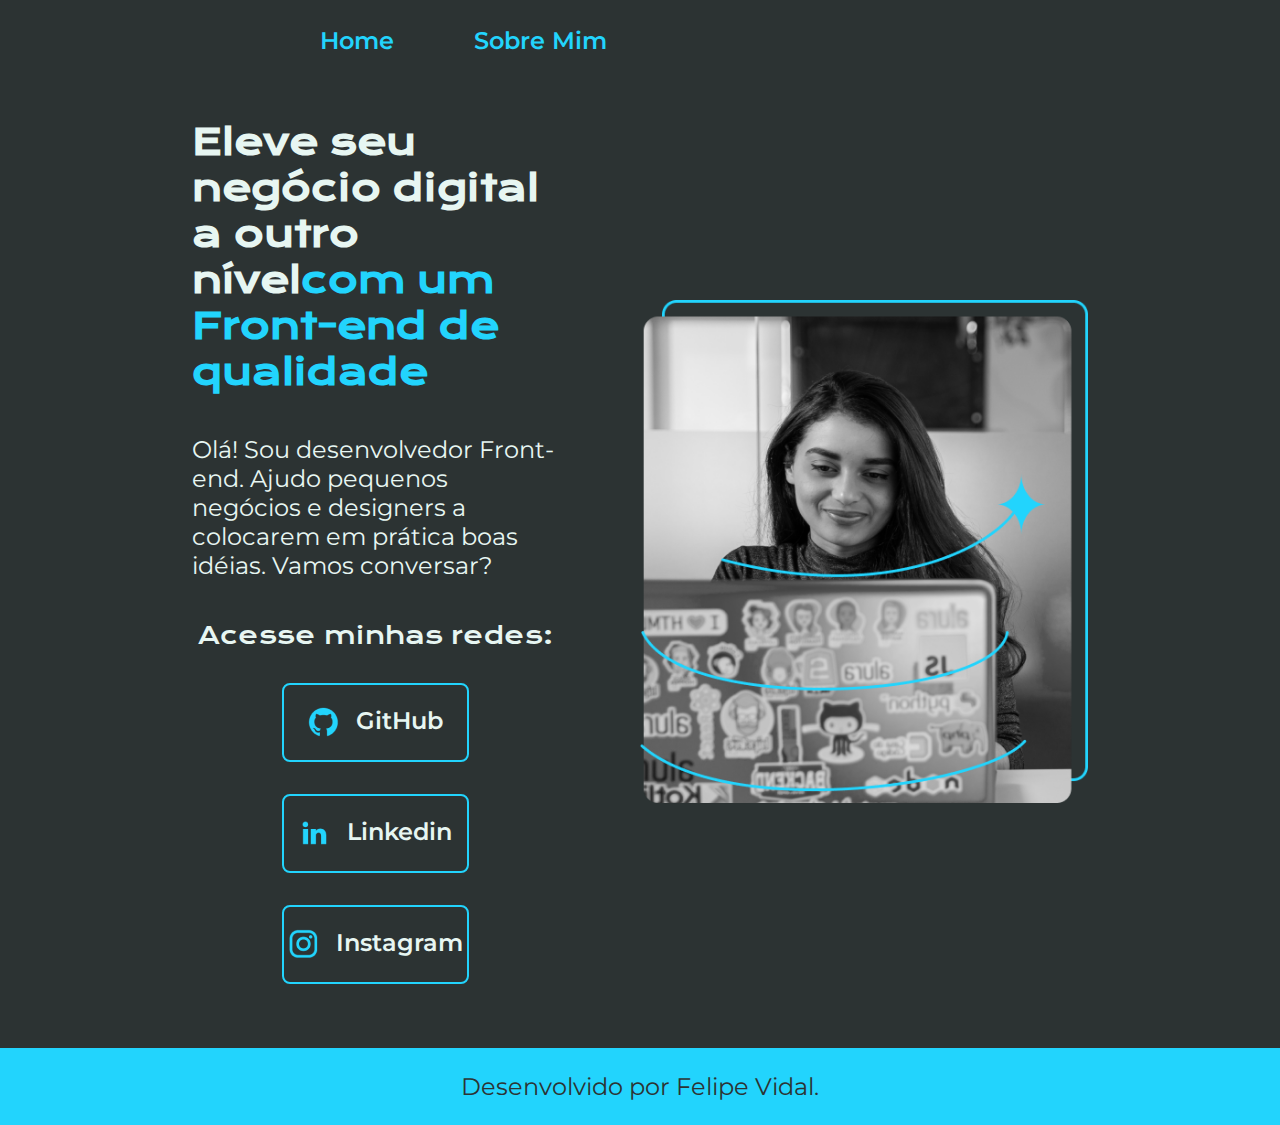
==== index.html @ 4f7fe80c "HTML-e-CSS-Portfolio" ====
<!DOCTYPE html>
<html lang="pt-br">
<head>
    <meta charset="UTF-8">
    <meta name="viewport" content="width=device-width, initial-scale=1.0">
    <title>Projeto 14</title>
    <link rel="stylesheet" href="css/style.css">
</head>
<body>
    <header class="cabecalho">
        <nav class="cabecalho__menu">
            <a class="cabecalho__menu__link" href="index.html">Home</a>
            <a class="cabecalho__menu__link" href="about.html">Sobre Mim</a>
        </nav>
    </header>
    <main class="apresentacao">
        <section class="apresentacao__conteudo">
            <h1 class="apresentacao__conteudo__titulo">Eleve seu negócio digital a outro nível<strong class="titulo-destaque">com um Front-end de qualidade</strong></h1>
            <p class="apresentacao__conteudo__paragrafo">Olá! Sou desenvolvedor Front-end. Ajudo pequenos negócios e designers a colocarem em prática boas idéias. Vamos conversar?</p>
            <div class="apresentacao__links">
                <h2 class="apresentacao__links__subtitulo">Acesse minhas redes:</h2>
                <a class="apresentacao__links__navegacao" href="https://github.com/FelipeVidal00">
                <img src="./img/github.png">
                GitHub
                </a>
                <a class="apresentacao__links__navegacao" href="https://linkedin.com/">
                    <img src="./img/linkedin.png">
                    Linkedin
                </a>
                <a class="apresentacao__links__navegacao" href="https://instagram.com/felipee_vidaal">
                    <img src="./img/instagram.png">
                    Instagram
                </a>
            </div>
        </section>
        <img class="apresentacao__imagem" src="img/Imagem.png" alt="Imagem de uma programadora.">
    </main>
    <footer class="rodape">
        <p>Desenvolvido por Felipe Vidal.</p>
    </footer>
</body>
</html>
---- css/style.css ----
@import url('https://fonts.googleapis.com/css2?family=Krona+One&family=Montserrat:ital,wght@0,100..900;1,100..900&display=swap');

:root {
    --cor-primaria: #2C3333;
    --cor-secundaria: #E7F6F2;
    --cor-tercearia: #22D4FD;
    --cor-hover: #395B64;

    --cor-laranja: #FF5E00;
    --cor-azul: #22D4FD;
    --cor-branco: #F6F6F6;
    --cor-preto: #000000;

    --fonte-primaria: "Krona One", sans-serif;
    --fonte-secundaria: 'Montserrat', sans-serif;
}

* {
    margin: 0;
    padding: 0;
}

body {
    /* height: 100vh; */
    box-sizing: border-box;
    background-color: var(--cor-primaria);
    color: var(--cor-secundaria);
}

.cabecalho {
    padding: 2% 0% 0% 25%;
}

.cabecalho__menu {
    display: flex;
    gap: 80px;
}

.cabecalho__menu__link {
    font-family: var(--fonte-secundaria);
    font-weight: 600;
    font-size: 1.5rem;
    color: var(--cor-tercearia);
    text-decoration: none;
}

.apresentacao {
    padding: 5% 15%;
    display: flex;
    align-items: center;
    justify-content: space-between;
    gap: 82px;
}

.apresentacao__conteudo {
    width: 50%;
    display: flex;
    flex-direction: column;
    gap: 40px;
}

.apresentacao__conteudo__titulo {
    font-size: 2.25rem;
    font-family: var(--fonte-primaria);
}

.titulo-destaque {
    color: var(--cor-tercearia);
}

.apresentacao__conteudo__paragrafo {
    font-size: 1.5rem;
    font-family: var(--fonte-secundaria);
}

.apresentacao__links {
    display: flex;
    flex-direction: column;
    justify-content: space-between;
    align-items: center;
    gap: 32px;
}

.apresentacao__links__subtitulo {
    font-family: var(--fonte-primaria);
    font-weight: 400;
    font-size: 1.5rem;
}

.apresentacao__links__navegacao {
    /* background-color: #22D4FD; */
    display: flex;
    justify-content: center;
    gap: 16px;
    width: 50%;
    text-align: center;
    border-radius: 8px;
    font-size: 1.5rem;
    font-weight: 600;
    padding: 21.5px 0;
    text-decoration: none;
    color: var(--cor-secundaria);
    border: 2px solid var(--cor-tercearia);
    font-family: var(--fonte-secundaria);
}

.apresentacao__links__navegacao:hover {
    background-color: var(--cor-hover);
}

.apresentacao__imagem {
    width: 50%;
}

.rodape {
    padding: 24px;
    color: var(--cor-primaria);
    background-color: var(--cor-tercearia);
    text-align: center;
    font-family: var(--fonte-secundaria);
    font-size: 1.5rem;
    font-weight: 400;
}

@media (max-width: 1200px) {
    .cabecalho {
        padding: 10%;
    }

    .cabecalho__menu {
        justify-content: center;
    }
    
    .apresentacao {
        flex-direction: column-reverse;
        padding: 5%;
    }

    .apresentacao__conteudo {
        width: auto;
    }
}
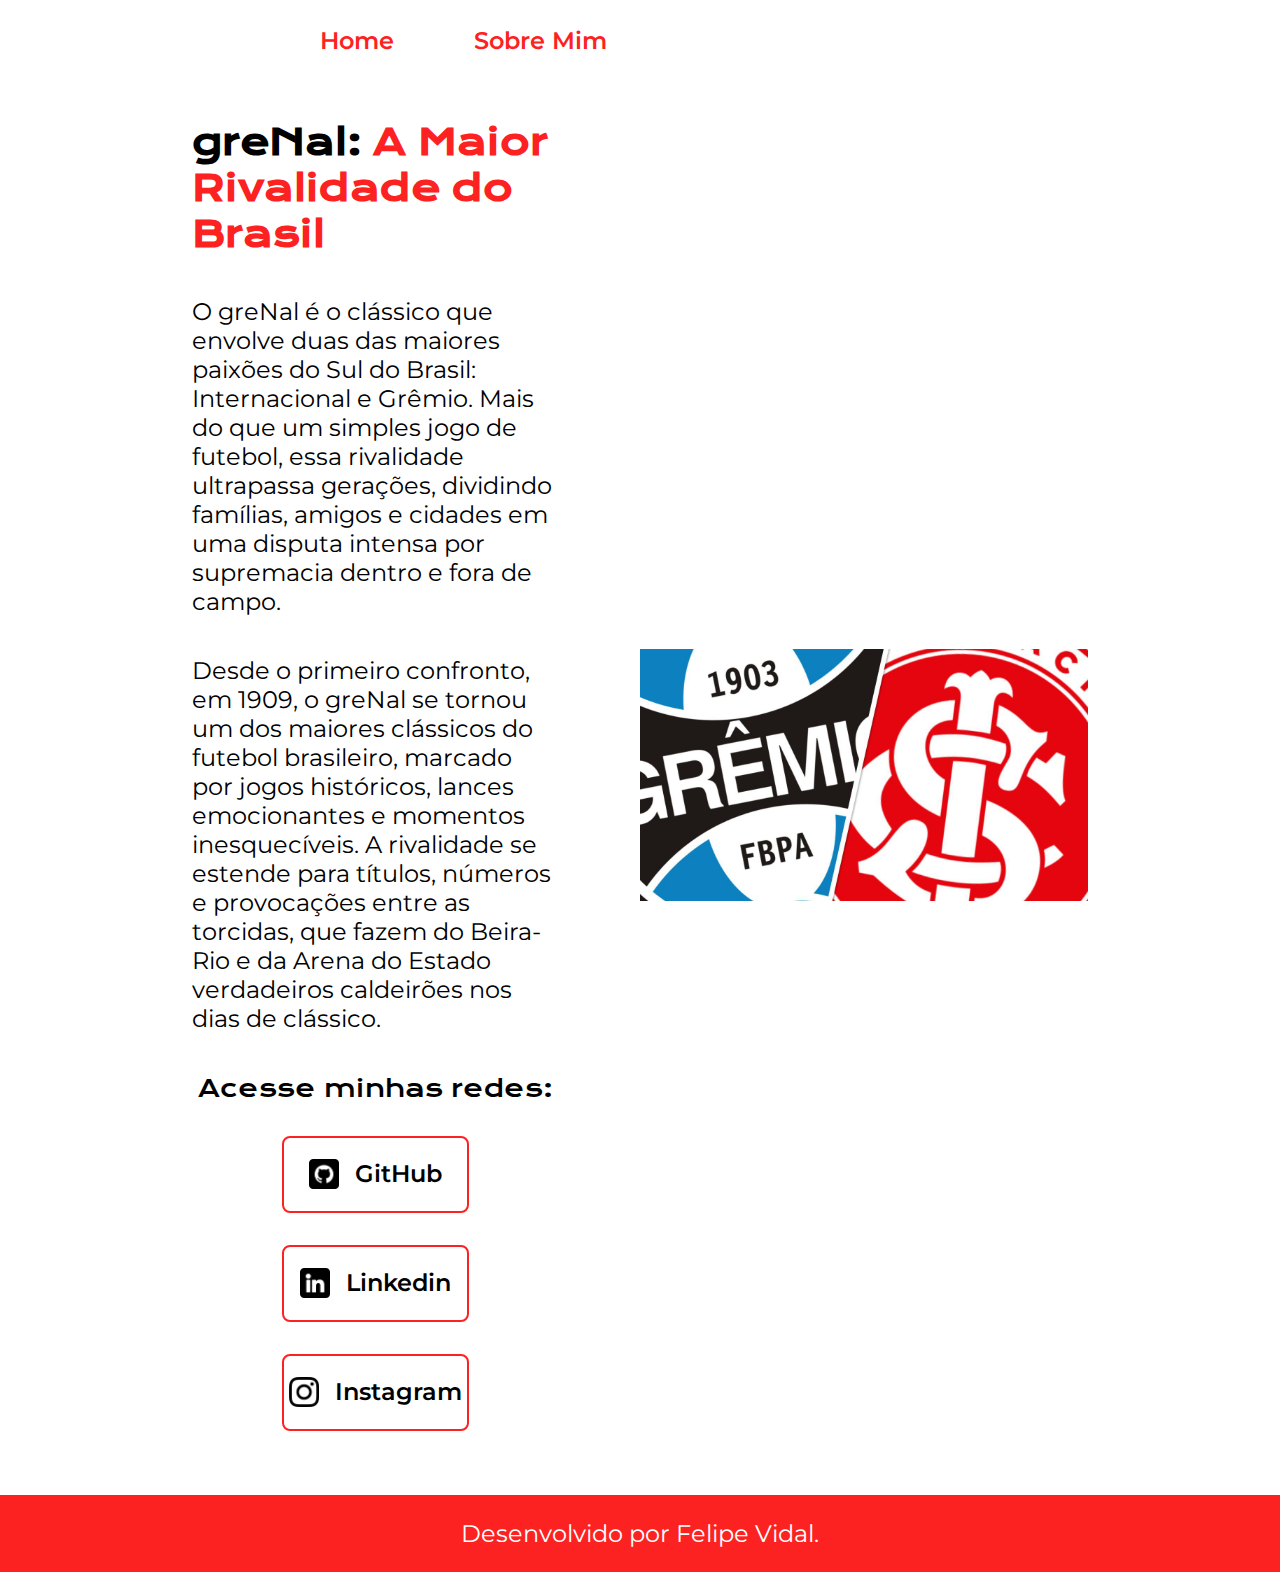
==== commit ea6e879e: "atualizacao" ====
--- a/index.html
+++ b/index.html
@@ -15,25 +15,26 @@
     </header>
     <main class="apresentacao">
         <section class="apresentacao__conteudo">
-            <h1 class="apresentacao__conteudo__titulo">Eleve seu negócio digital a outro nível<strong class="titulo-destaque">com um Front-end de qualidade</strong></h1>
-            <p class="apresentacao__conteudo__paragrafo">Olá! Sou desenvolvedor Front-end. Ajudo pequenos negócios e designers a colocarem em prática boas idéias. Vamos conversar?</p>
+            <h1 class="apresentacao__conteudo__titulo">greNal: <strong class="titulo-destaque">A Maior Rivalidade do Brasil</strong></h1>
+            <p class="apresentacao__conteudo__paragrafo">O greNal é o clássico que envolve duas das maiores paixões do Sul do Brasil: Internacional e Grêmio. Mais do que um simples jogo de futebol, essa rivalidade ultrapassa gerações, dividindo famílias, amigos e cidades em uma disputa intensa por supremacia dentro e fora de campo.</p>
+            <p class="apresentacao__conteudo__paragrafo">Desde o primeiro confronto, em 1909, o greNal se tornou um dos maiores clássicos do futebol brasileiro, marcado por jogos históricos, lances emocionantes e momentos inesquecíveis. A rivalidade se estende para títulos, números e provocações entre as torcidas, que fazem do Beira-Rio e da Arena do Estado verdadeiros caldeirões nos dias de clássico.</p>
             <div class="apresentacao__links">
                 <h2 class="apresentacao__links__subtitulo">Acesse minhas redes:</h2>
                 <a class="apresentacao__links__navegacao" href="https://github.com/FelipeVidal00">
-                <img src="./img/github.png">
+                <img src="./img/github2.png">
                 GitHub
                 </a>
                 <a class="apresentacao__links__navegacao" href="https://linkedin.com/">
-                    <img src="./img/linkedin.png">
+                    <img src="./img/linkedin2.png">
                     Linkedin
                 </a>
                 <a class="apresentacao__links__navegacao" href="https://instagram.com/felipee_vidaal">
-                    <img src="./img/instagram.png">
+                    <img src="./img/instagram2.png">
                     Instagram
                 </a>
             </div>
         </section>
-        <img class="apresentacao__imagem" src="img/Imagem.png" alt="Imagem de uma programadora.">
+        <img class="apresentacao__imagem" src="img/grenal.jpg" alt="Imagem de uma programadora.">
     </main>
     <footer class="rodape">
         <p>Desenvolvido por Felipe Vidal.</p>
--- a/css/style.css
+++ b/css/style.css
@@ -1,10 +1,10 @@
 @import url('https://fonts.googleapis.com/css2?family=Krona+One&family=Montserrat:ital,wght@0,100..900;1,100..900&display=swap');
 
 :root {
-    --cor-primaria: #2C3333;
-    --cor-secundaria: #E7F6F2;
-    --cor-tercearia: #22D4FD;
-    --cor-hover: #395B64;
+    --cor-primaria: #ffffff;
+    --cor-secundaria: #000000;
+    --cor-tercearia: #fd2222;
+    --cor-hover: #c9c9c9;
 
     --cor-laranja: #FF5E00;
     --cor-azul: #22D4FD;
@@ -87,6 +87,11 @@
     font-size: 1.5rem;
 }
 
+.apresentacao__links__navegacao img {
+    width: 30px;
+    height: 30px;
+}
+
 .apresentacao__links__navegacao {
     /* background-color: #22D4FD; */
     display: flex;
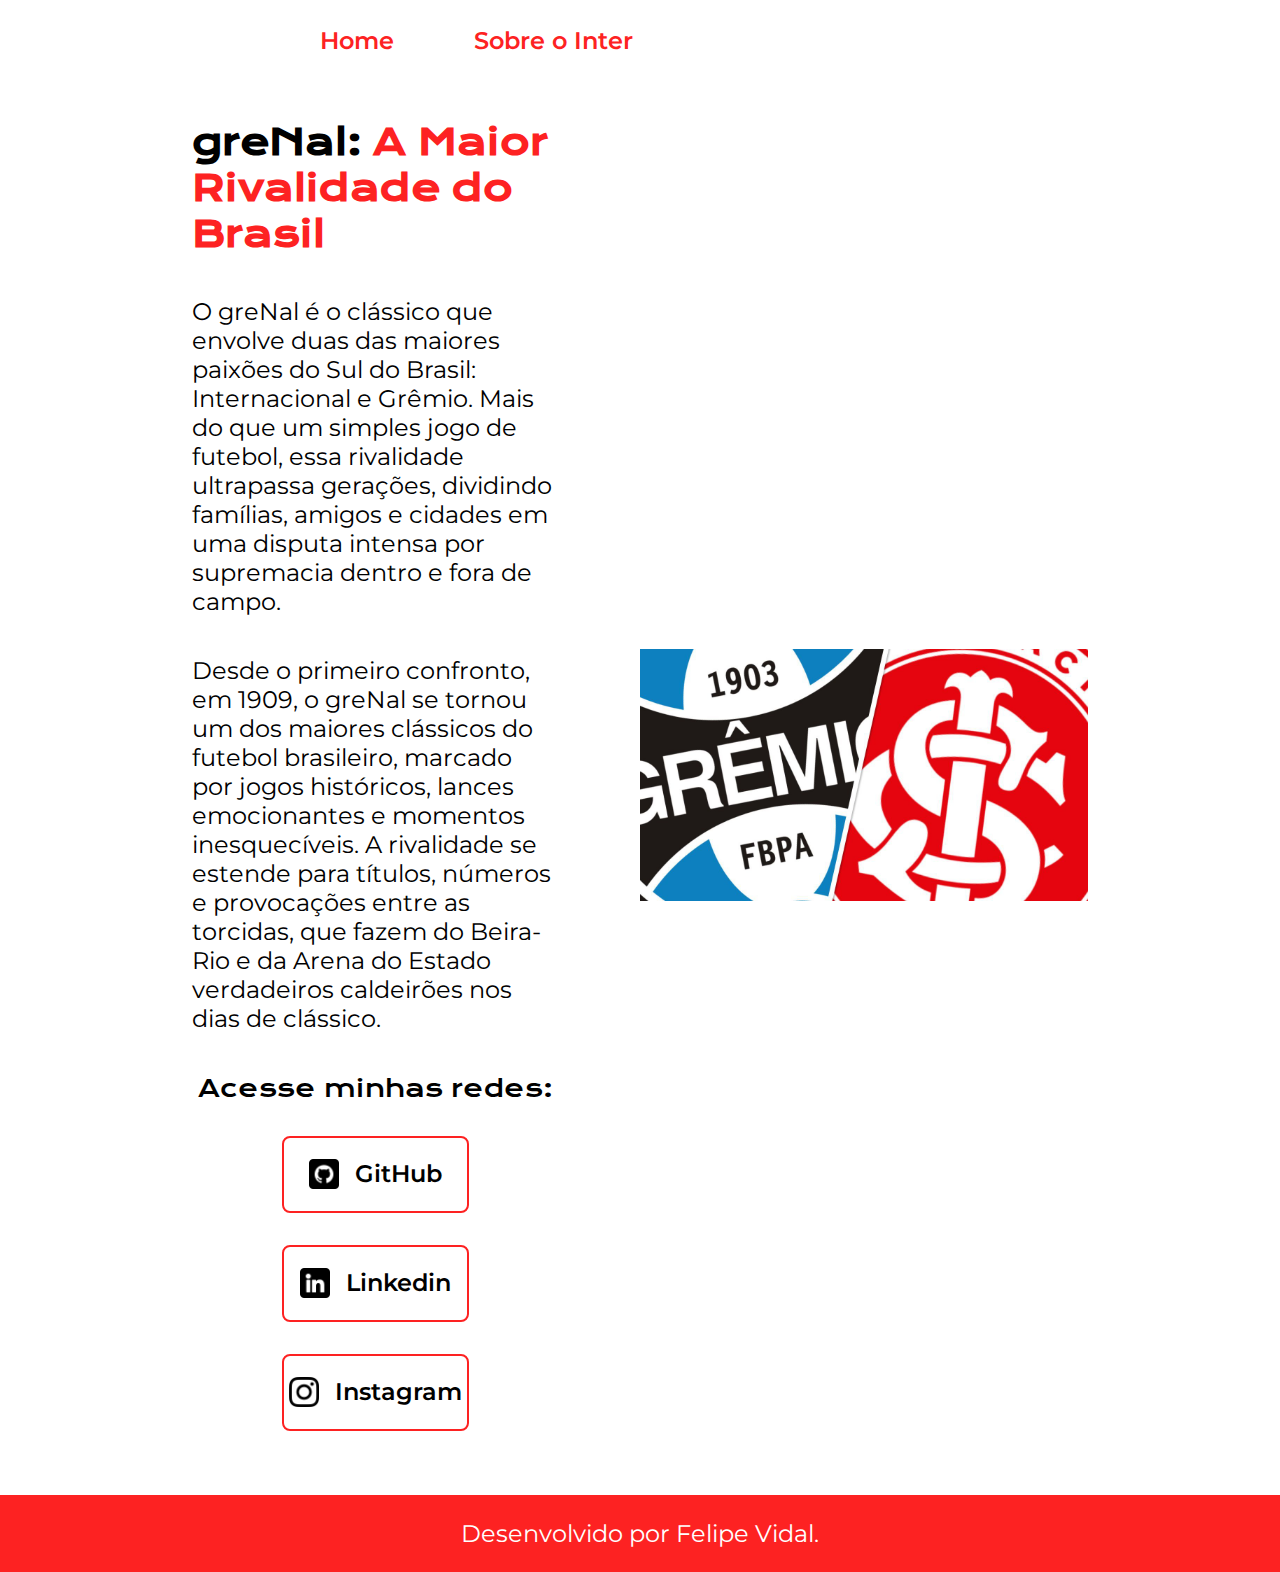
==== commit 87896da5: "atualizacao" ====
--- a/index.html
+++ b/index.html
@@ -10,7 +10,7 @@
     <header class="cabecalho">
         <nav class="cabecalho__menu">
             <a class="cabecalho__menu__link" href="index.html">Home</a>
-            <a class="cabecalho__menu__link" href="about.html">Sobre Mim</a>
+            <a class="cabecalho__menu__link" href="about.html">Sobre o Inter</a>
         </nav>
     </header>
     <main class="apresentacao">
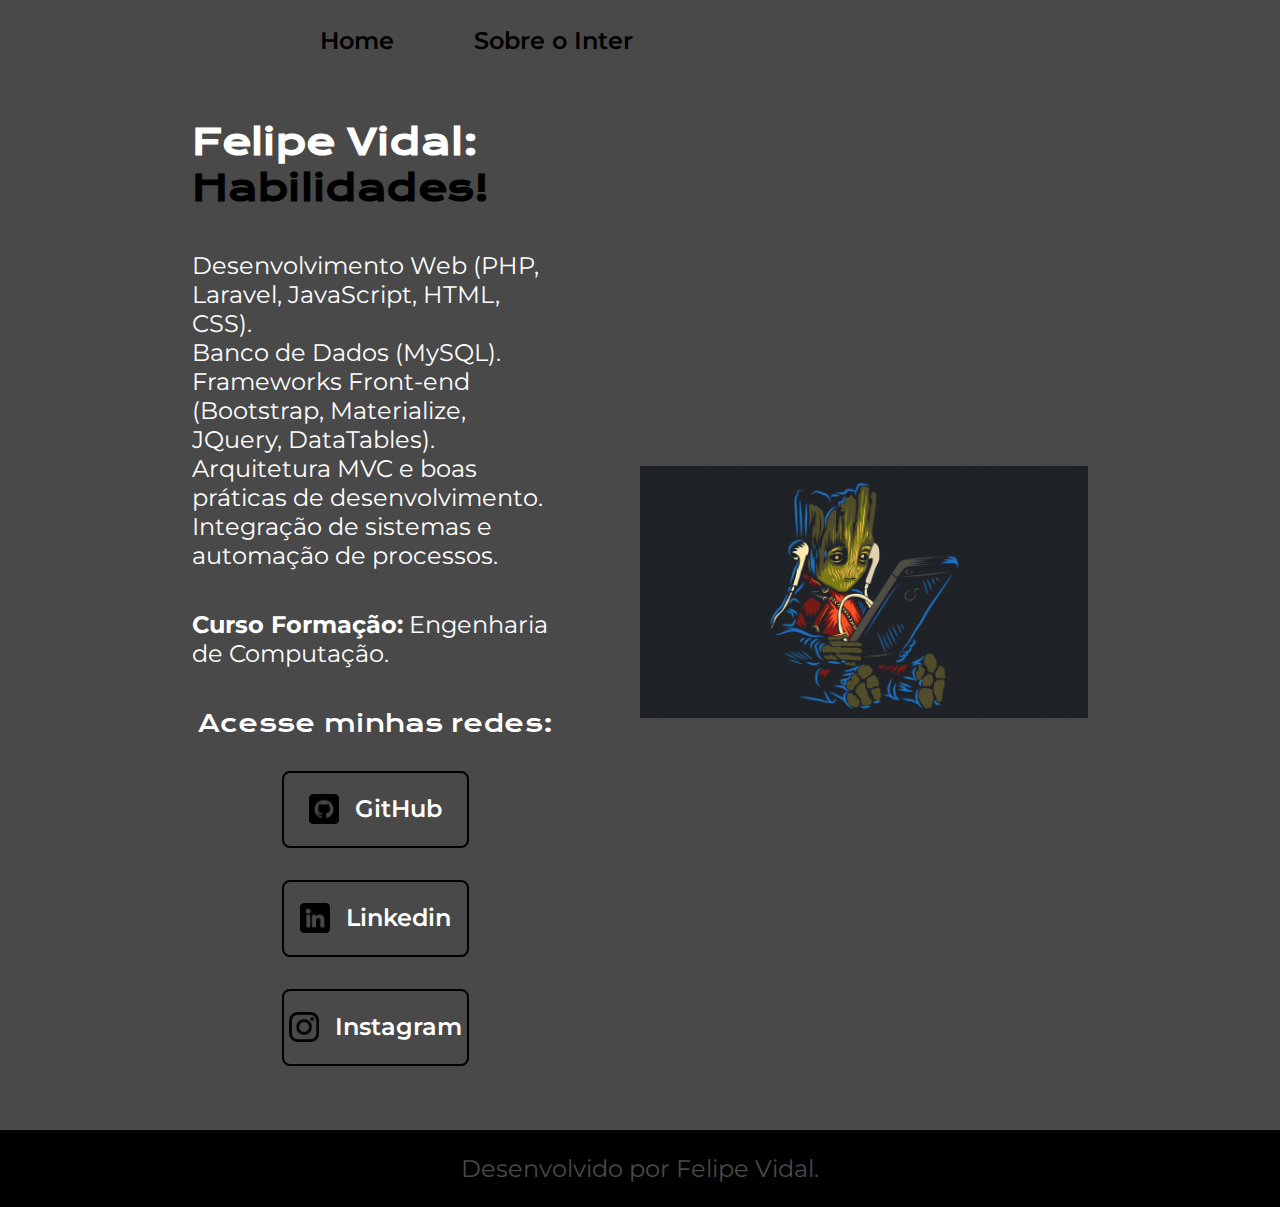
==== commit 90bf1d20: "atualizacaooo" ====
--- a/index.html
+++ b/index.html
@@ -15,9 +15,14 @@
     </header>
     <main class="apresentacao">
         <section class="apresentacao__conteudo">
-            <h1 class="apresentacao__conteudo__titulo">greNal: <strong class="titulo-destaque">A Maior Rivalidade do Brasil</strong></h1>
-            <p class="apresentacao__conteudo__paragrafo">O greNal é o clássico que envolve duas das maiores paixões do Sul do Brasil: Internacional e Grêmio. Mais do que um simples jogo de futebol, essa rivalidade ultrapassa gerações, dividindo famílias, amigos e cidades em uma disputa intensa por supremacia dentro e fora de campo.</p>
-            <p class="apresentacao__conteudo__paragrafo">Desde o primeiro confronto, em 1909, o greNal se tornou um dos maiores clássicos do futebol brasileiro, marcado por jogos históricos, lances emocionantes e momentos inesquecíveis. A rivalidade se estende para títulos, números e provocações entre as torcidas, que fazem do Beira-Rio e da Arena do Estado verdadeiros caldeirões nos dias de clássico.</p>
+            <h1 class="apresentacao__conteudo__titulo">Felipe Vidal: <strong class="titulo-destaque">Habilidades!</strong></h1>
+            <p class="apresentacao__conteudo__paragrafo">Desenvolvimento Web (PHP, Laravel, JavaScript, HTML, CSS).<br>
+                Banco de Dados (MySQL).<br>
+                Frameworks Front-end (Bootstrap, Materialize, JQuery, DataTables).<br>
+                Arquitetura MVC e boas práticas de desenvolvimento.<br>
+                Integração de sistemas e automação de processos.<br>
+            </p>
+            <p class="apresentacao__conteudo__paragrafo"><strong>Curso Formação:</strong> Engenharia de Computação.</p>
             <div class="apresentacao__links">
                 <h2 class="apresentacao__links__subtitulo">Acesse minhas redes:</h2>
                 <a class="apresentacao__links__navegacao" href="https://github.com/FelipeVidal00">
@@ -34,7 +39,7 @@
                 </a>
             </div>
         </section>
-        <img class="apresentacao__imagem" src="img/grenal.jpg" alt="Imagem de uma programadora.">
+        <img class="apresentacao__imagem" src="img/groot4.jpg" alt="Imagem de uma programadora.">
     </main>
     <footer class="rodape">
         <p>Desenvolvido por Felipe Vidal.</p>
--- a/css/style.css
+++ b/css/style.css
@@ -1,10 +1,10 @@
 @import url('https://fonts.googleapis.com/css2?family=Krona+One&family=Montserrat:ital,wght@0,100..900;1,100..900&display=swap');
 
 :root {
-    --cor-primaria: #ffffff;
-    --cor-secundaria: #000000;
-    --cor-tercearia: #fd2222;
-    --cor-hover: #c9c9c9;
+    --cor-primaria: #494949;
+    --cor-secundaria: #ffffff;
+    --cor-tercearia: #000000;
+    --cor-hover: #9b9b9b;
 
     --cor-laranja: #FF5E00;
     --cor-azul: #22D4FD;
